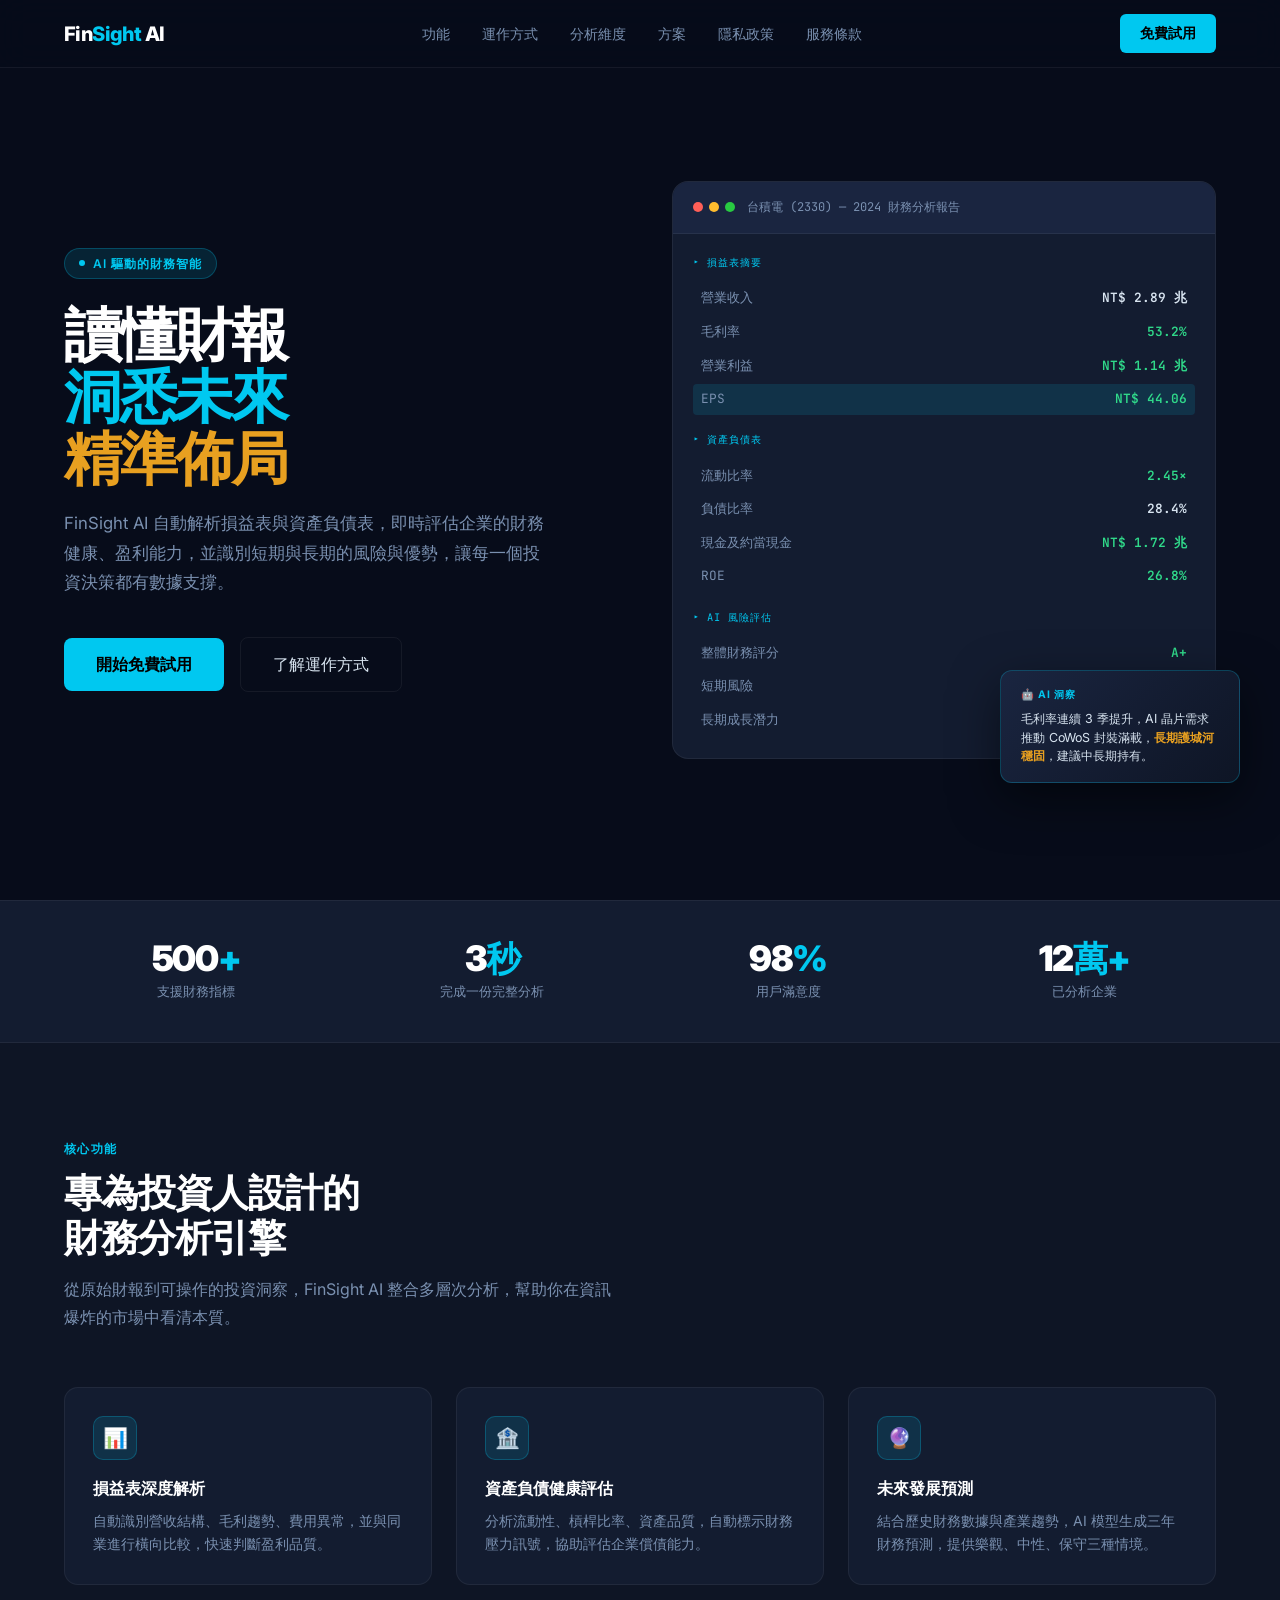
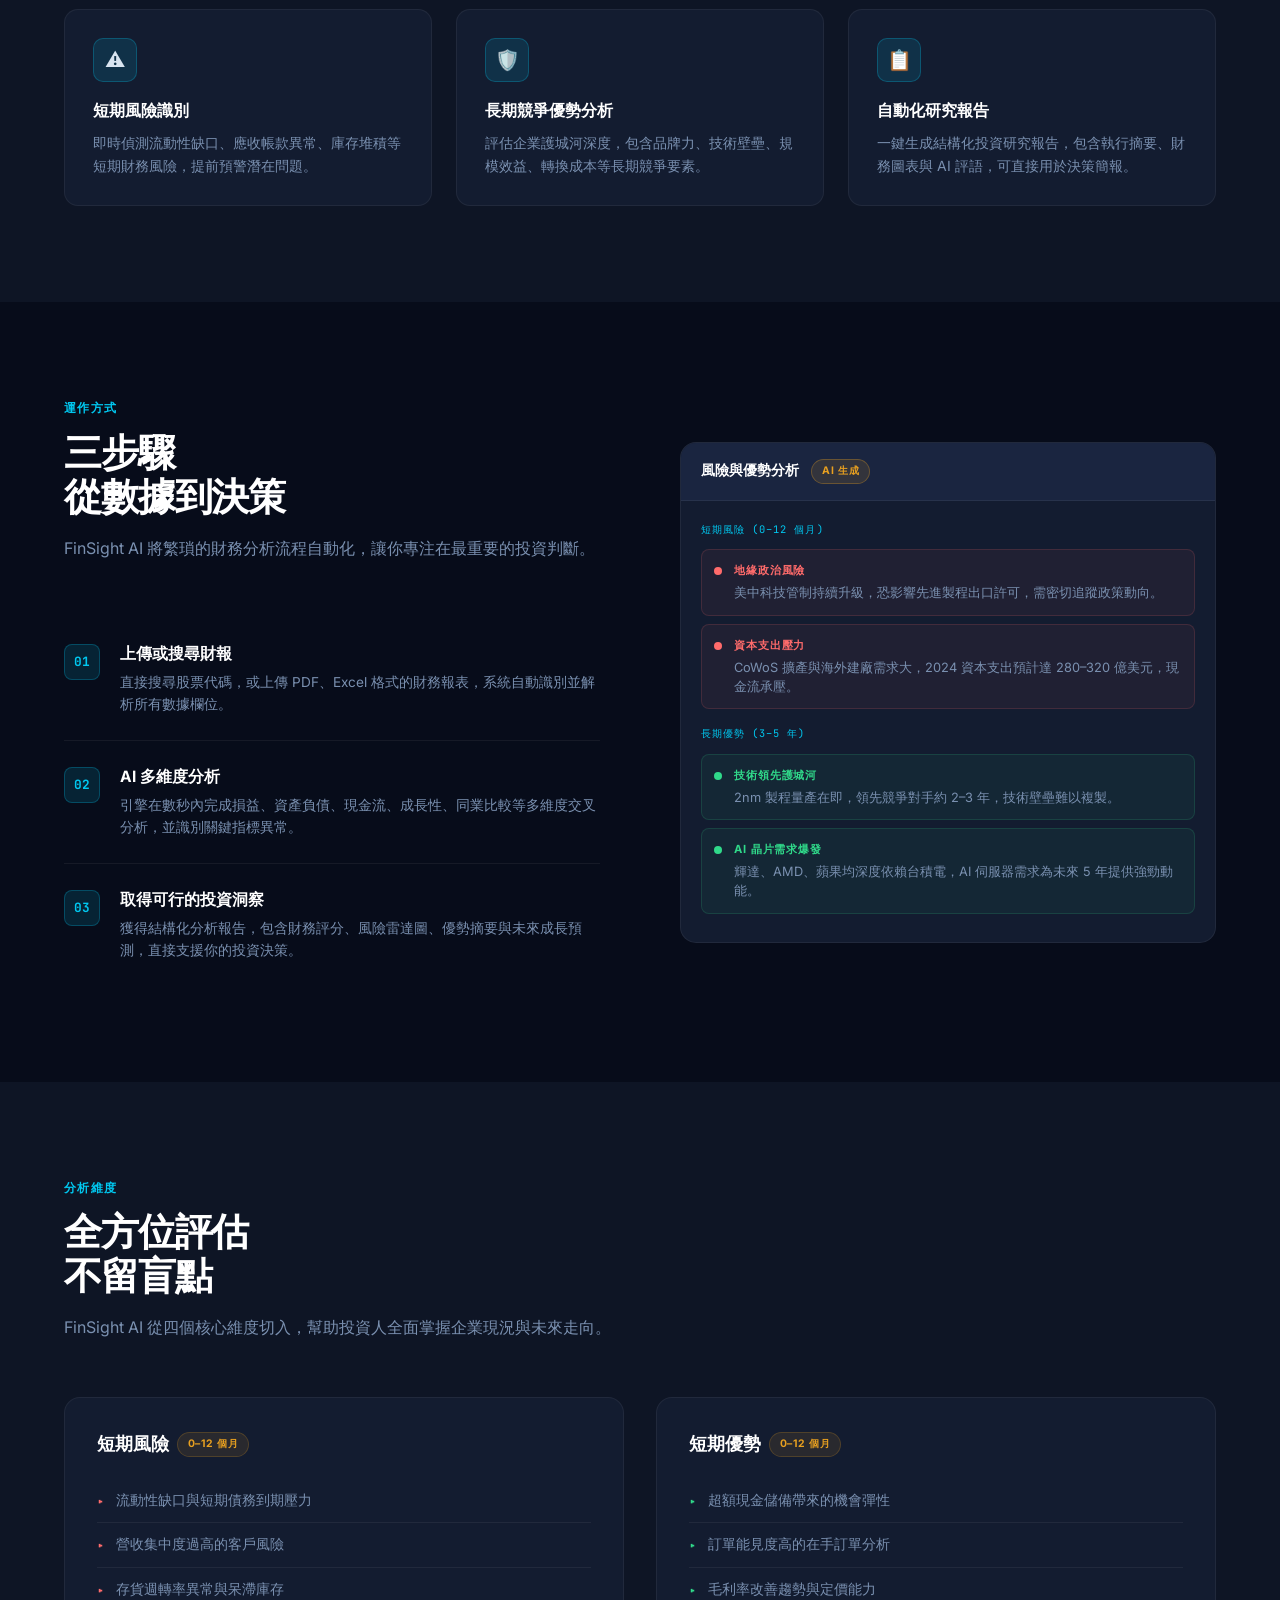
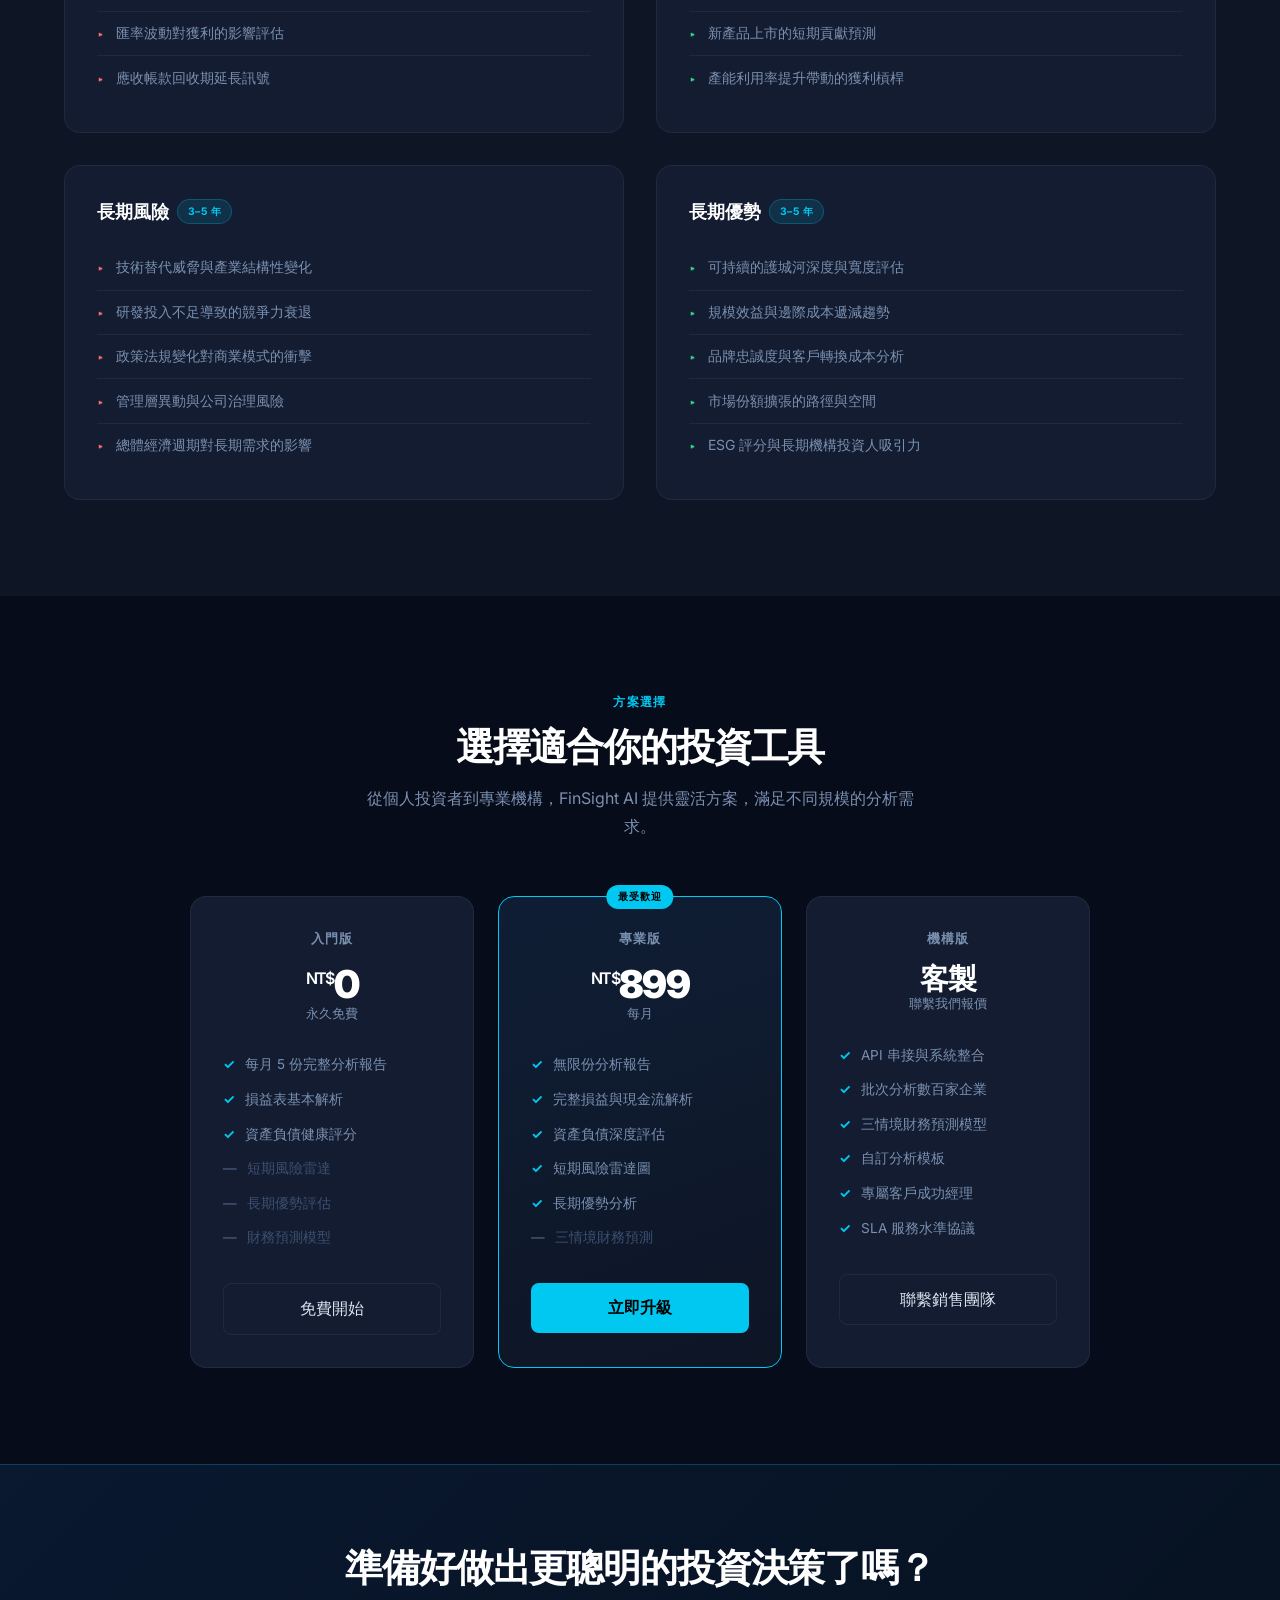
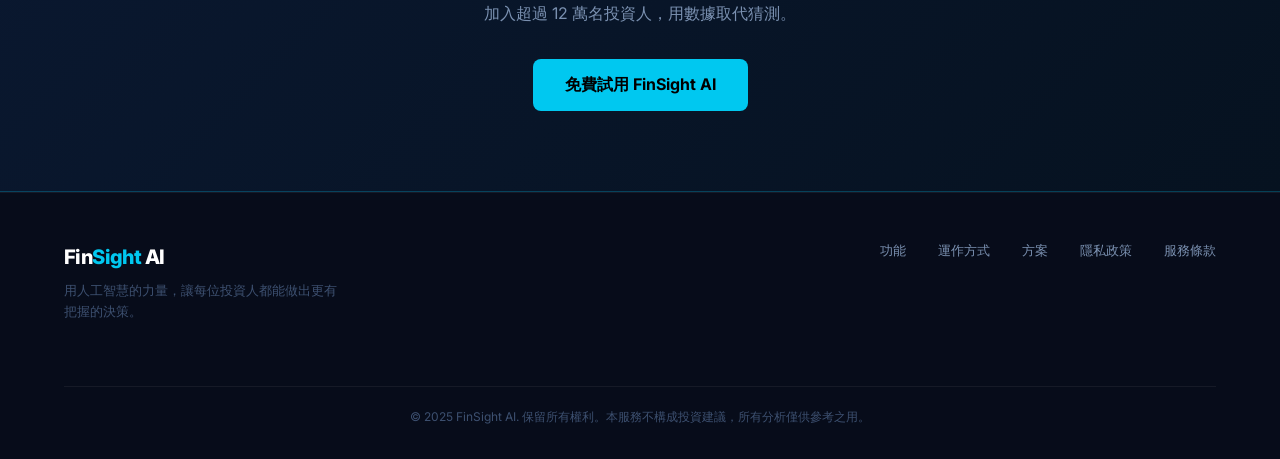
==== index.html @ d023204a "[feature]網站雛形" ====
<!DOCTYPE html>
<html lang="zh-TW">
<head>
<meta charset="UTF-8">
<meta name="viewport" content="width=device-width, initial-scale=1.0">
<title>FinSight AI — 智能投資分析助理</title>
<link rel="stylesheet" href="shared.css">
<style>
  /* ── HERO ── */
  #hero {
    min-height: 100vh;
    display: grid;
    grid-template-columns: 1fr 1fr;
    align-items: center;
    gap: 4rem;
    padding: 100px 5vw 60px;
  }
  .hero-eyebrow {
    display: inline-flex; align-items: center; gap: 0.5rem;
    background: var(--cyan-dim); border: 1px solid var(--border-cyan);
    border-radius: 100px;
    padding: 0.3rem 0.9rem;
    font-size: 0.75rem; font-weight: 600; letter-spacing: 0.08em;
    color: var(--cyan); text-transform: uppercase;
    margin-bottom: 1.5rem;
  }
  .hero-eyebrow::before {
    content: ''; width: 6px; height: 6px; border-radius: 50%;
    background: var(--cyan);
    animation: blink 1.4s ease-in-out infinite;
  }
  @keyframes blink { 0%,100%{opacity:1} 50%{opacity:0.2} }

  h1 {
    font-size: clamp(2.4rem, 4.5vw, 3.8rem);
    font-weight: 900; letter-spacing: -0.04em;
    line-height: 1.08; color: #fff;
    margin-bottom: 1.25rem;
  }
  h1 .accent { color: var(--cyan); }
  h1 .accent-gold { color: var(--gold); }

  .hero-desc {
    font-size: 1.05rem; color: var(--text-dim);
    max-width: 480px; line-height: 1.75;
    margin-bottom: 2.5rem;
  }
  .hero-actions { display: flex; gap: 1rem; align-items: center; flex-wrap: wrap; }

  /* ── HERO VISUAL ── */
  .hero-visual { position: relative; }
  .doc-card {
    background: var(--card); border: 1px solid var(--border);
    border-radius: 16px; overflow: hidden;
  }
  .doc-card-header {
    background: var(--card2); padding: 1rem 1.25rem;
    display: flex; align-items: center; gap: 0.75rem;
    border-bottom: 1px solid var(--border);
  }
  .doc-dots { display: flex; gap: 6px; }
  .doc-dots span { width:10px; height:10px; border-radius:50%; }
  .doc-dots span:nth-child(1) { background:#FF5F57; }
  .doc-dots span:nth-child(2) { background:#FFBD2E; }
  .doc-dots span:nth-child(3) { background:#28CA41; }
  .doc-title { font-family: 'JetBrains Mono', monospace; font-size: 0.75rem; color: var(--text-dim); }
  .doc-body { padding: 1.25rem; }
  .doc-section-label {
    font-family: 'JetBrains Mono', monospace;
    font-size: 0.65rem; color: var(--cyan);
    letter-spacing: 0.1em; text-transform: uppercase;
    margin-bottom: 0.75rem; margin-top: 1rem;
  }
  .doc-section-label:first-child { margin-top: 0; }
  .doc-row {
    display: flex; justify-content: space-between; align-items: center;
    padding: 0.35rem 0.5rem; border-radius: 4px;
    margin-bottom: 2px; transition: background .15s;
  }
  .doc-row-label { font-size: 0.8rem; color: var(--text-dim); font-family: 'JetBrains Mono', monospace; }
  .doc-row-val { font-size: 0.8rem; font-weight: 600; font-family: 'JetBrains Mono', monospace; color: var(--text); }
  .doc-row-val.pos { color: #30D98A; }
  .doc-row-val.neg { color: #FF6B6B; }
  .row-highlight { background: var(--cyan-dim); }

  .ai-bubble {
    position: absolute; bottom: -24px; right: -24px;
    background: linear-gradient(135deg, #1A2540, #0E1525);
    border: 1px solid var(--border-cyan); border-radius: 12px;
    padding: 1rem 1.25rem; max-width: 240px;
    box-shadow: 0 16px 48px rgba(0,0,0,0.5);
  }
  .ai-bubble-tag { font-size: 0.65rem; font-weight: 700; color: var(--cyan); text-transform: uppercase; letter-spacing: 0.1em; margin-bottom: 0.4rem; }
  .ai-bubble-text { font-size: 0.78rem; color: var(--text); line-height: 1.5; }
  .ai-bubble-text strong { color: var(--gold); }

  /* ── STATS BAR ── */
  .stats-bar {
    background: var(--card);
    border-top: 1px solid var(--border); border-bottom: 1px solid var(--border);
    padding: 2.5rem 5vw;
    display: grid; grid-template-columns: repeat(4, 1fr); gap: 2rem;
  }
  .stat-item { text-align: center; }
  .stat-num { font-size: 2.2rem; font-weight: 900; color: #fff; letter-spacing: -0.04em; line-height: 1; margin-bottom: 0.35rem; }
  .stat-num span { color: var(--cyan); }
  .stat-label { font-size: 0.8rem; color: var(--text-dim); }

  /* ── FEATURES ── */
  #features { background: var(--bg2); }
  .features-grid { display: grid; grid-template-columns: repeat(3, 1fr); gap: 1.5rem; }
  .feature-card {
    background: var(--card); border: 1px solid var(--border);
    border-radius: 14px; padding: 1.75rem;
    transition: border-color .25s, transform .2s; position: relative; overflow: hidden;
  }
  .feature-card::before {
    content: ''; position: absolute; top: 0; left: 0; right: 0; height: 2px;
    background: linear-gradient(90deg, var(--cyan), transparent);
    opacity: 0; transition: opacity .25s;
  }
  .feature-card:hover { border-color: var(--border-cyan); transform: translateY(-2px); }
  .feature-card:hover::before { opacity: 1; }
  .feature-icon {
    width: 44px; height: 44px; border-radius: 10px;
    background: var(--cyan-dim); border: 1px solid var(--border-cyan);
    display: flex; align-items: center; justify-content: center;
    font-size: 1.25rem; margin-bottom: 1rem;
  }
  .feature-card h3 { font-size: 1rem; font-weight: 700; color: #fff; margin-bottom: 0.5rem; }
  .feature-card p { font-size: 0.875rem; color: var(--text-dim); line-height: 1.65; }

  /* ── HOW IT WORKS ── */
  .how-grid { display: grid; grid-template-columns: 1fr 1fr; gap: 5rem; align-items: center; }
  .steps { display: flex; flex-direction: column; }
  .step { display: flex; gap: 1.25rem; padding: 1.5rem 0; border-bottom: 1px solid var(--border); }
  .step:last-child { border-bottom: none; }
  .step-num {
    flex-shrink: 0; width: 36px; height: 36px; border-radius: 8px;
    background: var(--cyan-dim); border: 1px solid var(--border-cyan);
    display: flex; align-items: center; justify-content: center;
    font-family: 'JetBrains Mono', monospace; font-size: 0.8rem; font-weight: 700; color: var(--cyan); margin-top: 2px;
  }
  .step h3 { font-size: 0.975rem; font-weight: 700; color: #fff; margin-bottom: 0.35rem; }
  .step p { font-size: 0.85rem; color: var(--text-dim); line-height: 1.6; }

  .report-panel { background: var(--card); border: 1px solid var(--border); border-radius: 16px; overflow: hidden; }
  .report-panel-header {
    background: var(--card2); padding: 1rem 1.25rem;
    border-bottom: 1px solid var(--border); display: flex; align-items: center; gap: 0.75rem;
  }
  .report-panel-header .pill {
    background: var(--gold-dim); border: 1px solid rgba(232,160,32,0.3);
    color: var(--gold); font-size: 0.65rem; font-weight: 700;
    text-transform: uppercase; letter-spacing: 0.1em;
    padding: 0.2rem 0.6rem; border-radius: 100px;
  }
  .report-panel-title { font-size: 0.85rem; font-weight: 600; color: #fff; }
  .report-panel-body { padding: 1.25rem; }
  .risk-item {
    display: flex; gap: 0.75rem; align-items: flex-start;
    padding: 0.75rem; border-radius: 8px; margin-bottom: 0.5rem; border: 1px solid transparent;
  }
  .risk-item.short { background: rgba(255,107,107,0.06); border-color: rgba(255,107,107,0.15); }
  .risk-item.long  { background: rgba(48,217,138,0.06); border-color: rgba(48,217,138,0.15); }
  .risk-dot { width:8px;height:8px;border-radius:50%;flex-shrink:0;margin-top:5px; }
  .risk-dot.red { background:#FF6B6B; }
  .risk-dot.green { background:#30D98A; }
  .risk-label { font-size:0.7rem; font-weight:700; text-transform:uppercase; letter-spacing:0.08em; margin-bottom:0.2rem; }
  .risk-item.short .risk-label { color:#FF6B6B; }
  .risk-item.long  .risk-label { color:#30D98A; }
  .risk-text { font-size:0.8rem; color:var(--text-dim); line-height:1.5; }
  .doc-section-label-sm {
    font-family: 'JetBrains Mono', monospace; font-size: 0.65rem; color: var(--cyan);
    letter-spacing: 0.1em; text-transform: uppercase; margin-bottom: 0.75rem; margin-top: 1rem;
  }
  .doc-section-label-sm:first-child { margin-top: 0; }

  /* ── ANALYSIS ── */
  #analysis { background: var(--bg2); }
  .analysis-grid { display: grid; grid-template-columns: 1fr 1fr; gap: 2rem; }
  .analysis-card { background: var(--card); border: 1px solid var(--border); border-radius: 16px; padding: 2rem; }
  .analysis-card h3 { font-size: 1.1rem; font-weight: 700; color: #fff; margin-bottom: 1.25rem; display: flex; align-items: center; gap: 0.5rem; }
  .analysis-tag { font-size: 0.65rem; font-weight: 700; text-transform: uppercase; letter-spacing: 0.08em; padding: 0.2rem 0.6rem; border-radius: 100px; }
  .tag-risk      { background: rgba(255,107,107,0.12); color: #FF6B6B; border:1px solid rgba(255,107,107,0.2); }
  .tag-advantage { background: rgba(48,217,138,0.1);  color: #30D98A; border:1px solid rgba(48,217,138,0.2); }
  .tag-short     { background: rgba(232,160,32,0.1);  color: var(--gold); border:1px solid rgba(232,160,32,0.2); }
  .tag-long      { background: var(--cyan-dim);        color: var(--cyan); border:1px solid var(--border-cyan); }
  .analysis-list { list-style: none; }
  .analysis-list li {
    display: flex; gap: 0.75rem; padding: 0.65rem 0;
    border-bottom: 1px solid var(--border);
    font-size: 0.875rem; color: var(--text-dim); line-height: 1.55; align-items: flex-start;
  }
  .analysis-list li:last-child { border-bottom: none; }
  .analysis-list li::before { content: '▸'; flex-shrink: 0; margin-top: 1px; }
  .analysis-card.risk      .analysis-list li::before { color: #FF6B6B; }
  .analysis-card.advantage .analysis-list li::before { color: #30D98A; }

  /* ── PRICING ── */
  .pricing-grid { display: grid; grid-template-columns: repeat(3,1fr); gap: 1.5rem; max-width: 900px; margin: 0 auto; }
  .pricing-card { background: var(--card); border: 1px solid var(--border); border-radius: 16px; padding: 2rem; text-align: center; position: relative; }
  .pricing-card.featured { border-color: var(--cyan); background: linear-gradient(160deg, #0F1E35, #0E1525); }
  .pricing-badge {
    position: absolute; top: -12px; left: 50%; transform: translateX(-50%);
    background: var(--cyan); color: #000;
    font-size: 0.65rem; font-weight: 800; letter-spacing: 0.08em;
    text-transform: uppercase; padding: 0.25rem 0.75rem; border-radius: 100px;
  }
  .pricing-name { font-size: 0.8rem; font-weight: 700; color: var(--text-dim); text-transform: uppercase; letter-spacing: 0.1em; margin-bottom: 1rem; }
  .pricing-price { font-size: 2.4rem; font-weight: 900; color: #fff; letter-spacing: -0.04em; line-height: 1; }
  .pricing-price sup { font-size: 1rem; font-weight: 600; vertical-align: super; }
  .pricing-period { font-size: 0.8rem; color: var(--text-dim); margin-bottom: 1.5rem; }
  .pricing-features { list-style: none; text-align: left; margin-bottom: 1.75rem; }
  .pricing-features li { font-size: 0.85rem; color: var(--text-dim); padding: 0.4rem 0; display: flex; gap: 0.6rem; align-items: flex-start; }
  .pricing-features li::before { content: '✓'; color: var(--cyan); font-weight: 700; flex-shrink: 0; }
  .pricing-features li.na { color: var(--text-muted); }
  .pricing-features li.na::before { content: '—'; color: var(--text-muted); }

  /* ── CTA BAND ── */
  .cta-band {
    background: linear-gradient(135deg, #0A1830, #061220);
    border-top: 1px solid var(--border-cyan); border-bottom: 1px solid var(--border-cyan);
    padding: 5rem 5vw; text-align: center;
  }
  .cta-band h2 { margin-bottom: 0.75rem; }
  .cta-band p { color: var(--text-dim); margin-bottom: 2rem; }

  /* ── RESPONSIVE ── */
  @media(max-width: 900px) {
    #hero { grid-template-columns: 1fr; padding-top: 90px; }
    .hero-visual { display: none; }
    .features-grid { grid-template-columns: 1fr; }
    .how-grid { grid-template-columns: 1fr; }
    .analysis-grid { grid-template-columns: 1fr; }
    .pricing-grid { grid-template-columns: 1fr; max-width: 380px; }
    .stats-bar { grid-template-columns: repeat(2,1fr); }
  }
</style>
</head>
<body>

<nav>
  <a href="index.html" class="logo">Fin<span>Sight</span> AI</a>
  <ul class="nav-links">
    <li><a href="#features">功能</a></li>
    <li><a href="#how">運作方式</a></li>
    <li><a href="#analysis">分析維度</a></li>
    <li><a href="#pricing">方案</a></li>
    <li><a href="privacy.html">隱私政策</a></li>
    <li><a href="terms.html">服務條款</a></li>
  </ul>
  <a href="#pricing" class="nav-cta">免費試用</a>
</nav>

<!-- HERO -->
<section id="hero">
  <div class="hero-text">
    <div class="hero-eyebrow">AI 驅動的財務智能</div>
    <h1>
      讀懂財報<br>
      <span class="accent">洞悉未來</span><br>
      <span class="accent-gold">精準佈局</span>
    </h1>
    <p class="hero-desc">
      FinSight AI 自動解析損益表與資產負債表，即時評估企業的財務健康、盈利能力，並識別短期與長期的風險與優勢，讓每一個投資決策都有數據支撐。
    </p>
    <div class="hero-actions">
      <a href="#pricing" class="btn-primary">開始免費試用</a>
      <a href="#how" class="btn-ghost">了解運作方式</a>
    </div>
  </div>
  <div class="hero-visual">
    <div class="doc-card">
      <div class="doc-card-header">
        <div class="doc-dots"><span></span><span></span><span></span></div>
        <span class="doc-title">台積電 (2330) — 2024 財務分析報告</span>
      </div>
      <div class="doc-body">
        <div class="doc-section-label">▸ 損益表摘要</div>
        <div class="doc-row" id="row1"><span class="doc-row-label">營業收入</span><span class="doc-row-val">NT$ 2.89 兆</span></div>
        <div class="doc-row" id="row2"><span class="doc-row-label">毛利率</span><span class="doc-row-val pos">53.2%</span></div>
        <div class="doc-row" id="row3"><span class="doc-row-label">營業利益</span><span class="doc-row-val pos">NT$ 1.14 兆</span></div>
        <div class="doc-row" id="row4"><span class="doc-row-label">EPS</span><span class="doc-row-val pos">NT$ 44.06</span></div>
        <div class="doc-section-label">▸ 資產負債表</div>
        <div class="doc-row" id="row5"><span class="doc-row-label">流動比率</span><span class="doc-row-val pos">2.45×</span></div>
        <div class="doc-row" id="row6"><span class="doc-row-label">負債比率</span><span class="doc-row-val">28.4%</span></div>
        <div class="doc-row" id="row7"><span class="doc-row-label">現金及約當現金</span><span class="doc-row-val pos">NT$ 1.72 兆</span></div>
        <div class="doc-row" id="row8"><span class="doc-row-label">ROE</span><span class="doc-row-val pos">26.8%</span></div>
        <div class="doc-section-label">▸ AI 風險評估</div>
        <div class="doc-row" id="row9"><span class="doc-row-label">整體財務評分</span><span class="doc-row-val pos">A+</span></div>
        <div class="doc-row" id="row10"><span class="doc-row-label">短期風險</span><span class="doc-row-val" style="color:var(--gold)">中等</span></div>
        <div class="doc-row" id="row11"><span class="doc-row-label">長期成長潛力</span><span class="doc-row-val pos">極高</span></div>
      </div>
    </div>
    <div class="ai-bubble">
      <div class="ai-bubble-tag">🤖 AI 洞察</div>
      <div class="ai-bubble-text">毛利率連續 3 季提升，AI 晶片需求推動 CoWoS 封裝滿載，<strong>長期護城河穩固</strong>，建議中長期持有。</div>
    </div>
  </div>
</section>

<!-- STATS BAR -->
<div class="stats-bar">
  <div class="stat-item"><div class="stat-num">500<span>+</span></div><div class="stat-label">支援財務指標</div></div>
  <div class="stat-item"><div class="stat-num">3<span>秒</span></div><div class="stat-label">完成一份完整分析</div></div>
  <div class="stat-item"><div class="stat-num">98<span>%</span></div><div class="stat-label">用戶滿意度</div></div>
  <div class="stat-item"><div class="stat-num">12<span>萬+</span></div><div class="stat-label">已分析企業</div></div>
</div>

<!-- FEATURES -->
<section id="features">
  <div class="section-eyebrow">核心功能</div>
  <h2>專為投資人設計的<br>財務分析引擎</h2>
  <p class="section-desc">從原始財報到可操作的投資洞察，FinSight AI 整合多層次分析，幫助你在資訊爆炸的市場中看清本質。</p>
  <div class="features-grid">
    <div class="feature-card"><div class="feature-icon">📊</div><h3>損益表深度解析</h3><p>自動識別營收結構、毛利趨勢、費用異常，並與同業進行橫向比較，快速判斷盈利品質。</p></div>
    <div class="feature-card"><div class="feature-icon">🏦</div><h3>資產負債健康評估</h3><p>分析流動性、槓桿比率、資產品質，自動標示財務壓力訊號，協助評估企業償債能力。</p></div>
    <div class="feature-card"><div class="feature-icon">🔮</div><h3>未來發展預測</h3><p>結合歷史財務數據與產業趨勢，AI 模型生成三年財務預測，提供樂觀、中性、保守三種情境。</p></div>
    <div class="feature-card"><div class="feature-icon">⚠️</div><h3>短期風險識別</h3><p>即時偵測流動性缺口、應收帳款異常、庫存堆積等短期財務風險，提前預警潛在問題。</p></div>
    <div class="feature-card"><div class="feature-icon">🛡️</div><h3>長期競爭優勢分析</h3><p>評估企業護城河深度，包含品牌力、技術壁壘、規模效益、轉換成本等長期競爭要素。</p></div>
    <div class="feature-card"><div class="feature-icon">📋</div><h3>自動化研究報告</h3><p>一鍵生成結構化投資研究報告，包含執行摘要、財務圖表與 AI 評語，可直接用於決策簡報。</p></div>
  </div>
</section>

<!-- HOW IT WORKS -->
<section id="how">
  <div class="how-grid">
    <div>
      <div class="section-eyebrow">運作方式</div>
      <h2>三步驟<br>從數據到決策</h2>
      <p class="section-desc">FinSight AI 將繁瑣的財務分析流程自動化，讓你專注在最重要的投資判斷。</p>
      <div class="steps">
        <div class="step"><div class="step-num">01</div><div><h3>上傳或搜尋財報</h3><p>直接搜尋股票代碼，或上傳 PDF、Excel 格式的財務報表，系統自動識別並解析所有數據欄位。</p></div></div>
        <div class="step"><div class="step-num">02</div><div><h3>AI 多維度分析</h3><p>引擎在數秒內完成損益、資產負債、現金流、成長性、同業比較等多維度交叉分析，並識別關鍵指標異常。</p></div></div>
        <div class="step"><div class="step-num">03</div><div><h3>取得可行的投資洞察</h3><p>獲得結構化分析報告，包含財務評分、風險雷達圖、優勢摘要與未來成長預測，直接支援你的投資決策。</p></div></div>
      </div>
    </div>
    <div class="report-panel">
      <div class="report-panel-header">
        <span class="report-panel-title">風險與優勢分析</span>
        <span class="pill">AI 生成</span>
      </div>
      <div class="report-panel-body">
        <div class="doc-section-label-sm">短期風險 (0–12 個月)</div>
        <div class="risk-item short"><div class="risk-dot red"></div><div><div class="risk-label">地緣政治風險</div><div class="risk-text">美中科技管制持續升級，恐影響先進製程出口許可，需密切追蹤政策動向。</div></div></div>
        <div class="risk-item short"><div class="risk-dot red"></div><div><div class="risk-label">資本支出壓力</div><div class="risk-text">CoWoS 擴產與海外建廠需求大，2024 資本支出預計達 280–320 億美元，現金流承壓。</div></div></div>
        <div class="doc-section-label-sm" style="margin-top:1rem;">長期優勢 (3–5 年)</div>
        <div class="risk-item long"><div class="risk-dot green"></div><div><div class="risk-label">技術領先護城河</div><div class="risk-text">2nm 製程量產在即，領先競爭對手約 2–3 年，技術壁壘難以複製。</div></div></div>
        <div class="risk-item long"><div class="risk-dot green"></div><div><div class="risk-label">AI 晶片需求爆發</div><div class="risk-text">輝達、AMD、蘋果均深度依賴台積電，AI 伺服器需求為未來 5 年提供強勁動能。</div></div></div>
      </div>
    </div>
  </div>
</section>

<!-- ANALYSIS DIMENSIONS -->
<section id="analysis">
  <div class="section-eyebrow">分析維度</div>
  <h2>全方位評估<br>不留盲點</h2>
  <p class="section-desc">FinSight AI 從四個核心維度切入，幫助投資人全面掌握企業現況與未來走向。</p>
  <div class="analysis-grid">
    <div class="analysis-card risk"><h3>短期風險 <span class="analysis-tag tag-short tag-risk">0–12 個月</span></h3><ul class="analysis-list"><li>流動性缺口與短期債務到期壓力</li><li>營收集中度過高的客戶風險</li><li>存貨週轉率異常與呆滯庫存</li><li>匯率波動對獲利的影響評估</li><li>應收帳款回收期延長訊號</li></ul></div>
    <div class="analysis-card advantage"><h3>短期優勢 <span class="analysis-tag tag-short">0–12 個月</span></h3><ul class="analysis-list"><li>超額現金儲備帶來的機會彈性</li><li>訂單能見度高的在手訂單分析</li><li>毛利率改善趨勢與定價能力</li><li>新產品上市的短期貢獻預測</li><li>產能利用率提升帶動的獲利槓桿</li></ul></div>
    <div class="analysis-card risk"><h3>長期風險 <span class="analysis-tag tag-long tag-risk">3–5 年</span></h3><ul class="analysis-list"><li>技術替代威脅與產業結構性變化</li><li>研發投入不足導致的競爭力衰退</li><li>政策法規變化對商業模式的衝擊</li><li>管理層異動與公司治理風險</li><li>總體經濟週期對長期需求的影響</li></ul></div>
    <div class="analysis-card advantage"><h3>長期優勢 <span class="analysis-tag tag-long">3–5 年</span></h3><ul class="analysis-list"><li>可持續的護城河深度與寬度評估</li><li>規模效益與邊際成本遞減趨勢</li><li>品牌忠誠度與客戶轉換成本分析</li><li>市場份額擴張的路徑與空間</li><li>ESG 評分與長期機構投資人吸引力</li></ul></div>
  </div>
</section>

<!-- PRICING -->
<section id="pricing" style="text-align:center;">
  <div class="section-eyebrow">方案選擇</div>
  <h2>選擇適合你的投資工具</h2>
  <p class="section-desc" style="margin: 0 auto 3.5rem;">從個人投資者到專業機構，FinSight AI 提供靈活方案，滿足不同規模的分析需求。</p>
  <div class="pricing-grid">
    <div class="pricing-card">
      <div class="pricing-name">入門版</div>
      <div class="pricing-price"><sup>NT$</sup>0</div>
      <div class="pricing-period">永久免費</div>
      <ul class="pricing-features">
        <li>每月 5 份完整分析報告</li><li>損益表基本解析</li><li>資產負債健康評分</li>
        <li class="na">短期風險雷達</li><li class="na">長期優勢評估</li><li class="na">財務預測模型</li>
      </ul>
      <a href="#" class="btn-ghost" style="width:100%;text-align:center;display:block;padding:.75rem 0;">免費開始</a>
    </div>
    <div class="pricing-card featured">
      <div class="pricing-badge">最受歡迎</div>
      <div class="pricing-name">專業版</div>
      <div class="pricing-price"><sup>NT$</sup>899</div>
      <div class="pricing-period">每月</div>
      <ul class="pricing-features">
        <li>無限份分析報告</li><li>完整損益與現金流解析</li><li>資產負債深度評估</li>
        <li>短期風險雷達圖</li><li>長期優勢分析</li><li class="na">三情境財務預測</li>
      </ul>
      <a href="#" class="btn-primary" style="width:100%;text-align:center;display:block;padding:.75rem 0;">立即升級</a>
    </div>
    <div class="pricing-card">
      <div class="pricing-name">機構版</div>
      <div class="pricing-price" style="font-size:1.8rem">客製</div>
      <div class="pricing-period">聯繫我們報價</div>
      <ul class="pricing-features">
        <li>API 串接與系統整合</li><li>批次分析數百家企業</li><li>三情境財務預測模型</li>
        <li>自訂分析模板</li><li>專屬客戶成功經理</li><li>SLA 服務水準協議</li>
      </ul>
      <a href="#" class="btn-ghost" style="width:100%;text-align:center;display:block;padding:.75rem 0;">聯繫銷售團隊</a>
    </div>
  </div>
</section>

<!-- CTA BAND -->
<div class="cta-band">
  <h2>準備好做出更聰明的投資決策了嗎？</h2>
  <p>加入超過 12 萬名投資人，用數據取代猜測。</p>
  <a href="#pricing" class="btn-primary">免費試用 FinSight AI</a>
</div>

<!-- FOOTER -->
<footer>
  <div class="footer-brand">
    <a href="index.html" class="logo">Fin<span>Sight</span> AI</a>
    <p>用人工智慧的力量，讓每位投資人都能做出更有把握的決策。</p>
  </div>
  <div class="footer-links">
    <a href="#features">功能</a>
    <a href="#how">運作方式</a>
    <a href="#pricing">方案</a>
    <a href="privacy.html">隱私政策</a>
    <a href="terms.html">服務條款</a>
  </div>
  <div class="footer-bottom">© 2025 FinSight AI. 保留所有權利。本服務不構成投資建議，所有分析僅供參考之用。</div>
</footer>

<script>
  const rows = ['row1','row2','row3','row4','row5','row6','row7','row8','row9','row10','row11'];
  let idx = 0, last = null;
  setInterval(() => {
    if (last) last.classList.remove('row-highlight');
    const el = document.getElementById(rows[idx]);
    if (el) { el.classList.add('row-highlight'); last = el; }
    idx = (idx + 1) % rows.length;
  }, 500);
</script>
</body>
</html>
---- shared.css ----
@import url('https://fonts.googleapis.com/css2?family=Inter:wght@300;400;500;600;700;800;900&family=JetBrains+Mono:wght@400;500&display=swap');

*, *::before, *::after { box-sizing: border-box; margin: 0; padding: 0; }

:root {
  --bg: #070C1A;
  --bg2: #0E1525;
  --card: #131C30;
  --card2: #1A2540;
  --cyan: #00C8F0;
  --cyan-dim: rgba(0,200,240,0.12);
  --gold: #E8A020;
  --gold-dim: rgba(232,160,32,0.12);
  --text: #D8E4F0;
  --text-dim: #7A90B0;
  --text-muted: #3D5070;
  --border: rgba(255,255,255,0.06);
  --border-cyan: rgba(0,200,240,0.25);
}

html { scroll-behavior: smooth; }

body {
  font-family: 'Inter', sans-serif;
  background: var(--bg);
  color: var(--text);
  line-height: 1.6;
  overflow-x: hidden;
}

/* ── NAV ── */
nav {
  position: fixed; top: 0; left: 0; right: 0; z-index: 100;
  display: flex; align-items: center; justify-content: space-between;
  padding: 0 5vw;
  height: 68px;
  background: rgba(7,12,26,0.85);
  backdrop-filter: blur(16px);
  border-bottom: 1px solid var(--border);
}
.logo {
  font-size: 1.25rem; font-weight: 800; letter-spacing: -0.03em;
  color: #fff; text-decoration: none;
}
.logo span { color: var(--cyan); }
.nav-links { display: flex; gap: 2rem; list-style: none; }
.nav-links a {
  color: var(--text-dim); font-size: 0.875rem; font-weight: 500;
  text-decoration: none; transition: color .2s;
}
.nav-links a:hover, .nav-links a.active { color: #fff; }
.nav-cta {
  background: var(--cyan); color: #000;
  border: none; border-radius: 6px;
  padding: 0.5rem 1.25rem;
  font-size: 0.875rem; font-weight: 700;
  cursor: pointer; transition: opacity .2s;
  text-decoration: none;
}
.nav-cta:hover { opacity: 0.85; }

/* ── BUTTONS ── */
.btn-primary {
  background: var(--cyan); color: #000;
  border: none; border-radius: 8px;
  padding: 0.85rem 2rem;
  font-size: 1rem; font-weight: 700;
  cursor: pointer; transition: transform .15s, box-shadow .15s;
  text-decoration: none; display: inline-block;
}
.btn-primary:hover { transform: translateY(-1px); box-shadow: 0 8px 32px rgba(0,200,240,0.3); }
.btn-ghost {
  background: transparent; color: var(--text);
  border: 1px solid var(--border); border-radius: 8px;
  padding: 0.85rem 2rem;
  font-size: 1rem; font-weight: 500;
  cursor: pointer; transition: border-color .2s, color .2s;
  text-decoration: none; display: inline-block;
}
.btn-ghost:hover { border-color: var(--cyan); color: var(--cyan); }

/* ── SECTIONS ── */
section { padding: 6rem 5vw; }
.section-eyebrow {
  font-size: 0.75rem; font-weight: 700; letter-spacing: 0.12em;
  text-transform: uppercase; color: var(--cyan);
  margin-bottom: 0.75rem;
}
h2 {
  font-size: clamp(1.8rem, 3vw, 2.8rem);
  font-weight: 800; letter-spacing: -0.03em;
  line-height: 1.15; color: #fff;
  margin-bottom: 1rem;
}
.section-desc {
  font-size: 1rem; color: var(--text-dim);
  max-width: 560px; line-height: 1.75;
  margin-bottom: 3.5rem;
}

/* ── LEGAL ── */
.legal-content { max-width: 780px; }
.legal-content h3 {
  font-size: 1rem; font-weight: 700; color: #fff;
  margin: 2rem 0 0.75rem;
}
.legal-content p, .legal-content li {
  font-size: 0.9rem; color: var(--text-dim); line-height: 1.75;
  margin-bottom: 0.5rem;
}
.legal-content ul { padding-left: 1.25rem; margin-bottom: 0.75rem; }
.legal-date {
  display: inline-block;
  font-family: 'JetBrains Mono', monospace;
  font-size: 0.75rem; color: var(--text-muted);
  margin-bottom: 2rem;
}

/* ── FOOTER ── */
footer {
  background: var(--bg);
  border-top: 1px solid var(--border);
  padding: 3rem 5vw 2rem;
  display: grid;
  grid-template-columns: 1fr auto;
  align-items: start;
  gap: 2rem;
}
.footer-brand .logo { display: block; margin-bottom: 0.5rem; }
.footer-brand p { font-size: 0.8rem; color: var(--text-muted); max-width: 280px; line-height: 1.6; }
.footer-links { display: flex; gap: 2rem; }
.footer-links a { font-size: 0.8rem; color: var(--text-dim); text-decoration: none; transition: color .2s; }
.footer-links a:hover { color: var(--cyan); }
.footer-bottom {
  border-top: 1px solid var(--border); margin-top: 2rem; padding-top: 1.25rem;
  font-size: 0.75rem; color: var(--text-muted); text-align: center;
  grid-column: 1 / -1;
}

/* ── SCROLLBAR ── */
::-webkit-scrollbar { width: 6px; }
::-webkit-scrollbar-track { background: var(--bg); }
::-webkit-scrollbar-thumb { background: #2A3A55; border-radius: 3px; }

/* ── LEGAL PAGE HERO ── */
.legal-page-hero {
  padding: 140px 5vw 4rem;
  border-bottom: 1px solid var(--border);
  background: var(--bg2);
}
.legal-page-hero .breadcrumb {
  font-size: 0.8rem; color: var(--text-muted);
  margin-bottom: 1rem;
}
.legal-page-hero .breadcrumb a {
  color: var(--cyan); text-decoration: none;
}
.legal-page-hero .breadcrumb a:hover { text-decoration: underline; }
.legal-page-hero h1 {
  font-size: clamp(2rem, 4vw, 3rem);
  font-weight: 900; letter-spacing: -0.04em;
  line-height: 1.1; color: #fff;
  margin-bottom: 0.5rem;
}
.legal-page-hero .subtitle {
  font-size: 1rem; color: var(--text-dim);
}

/* ── RESPONSIVE ── */
@media(max-width: 900px) {
  .nav-links { display: none; }
  footer { grid-template-columns: 1fr; }
  .footer-links { flex-wrap: wrap; }
}
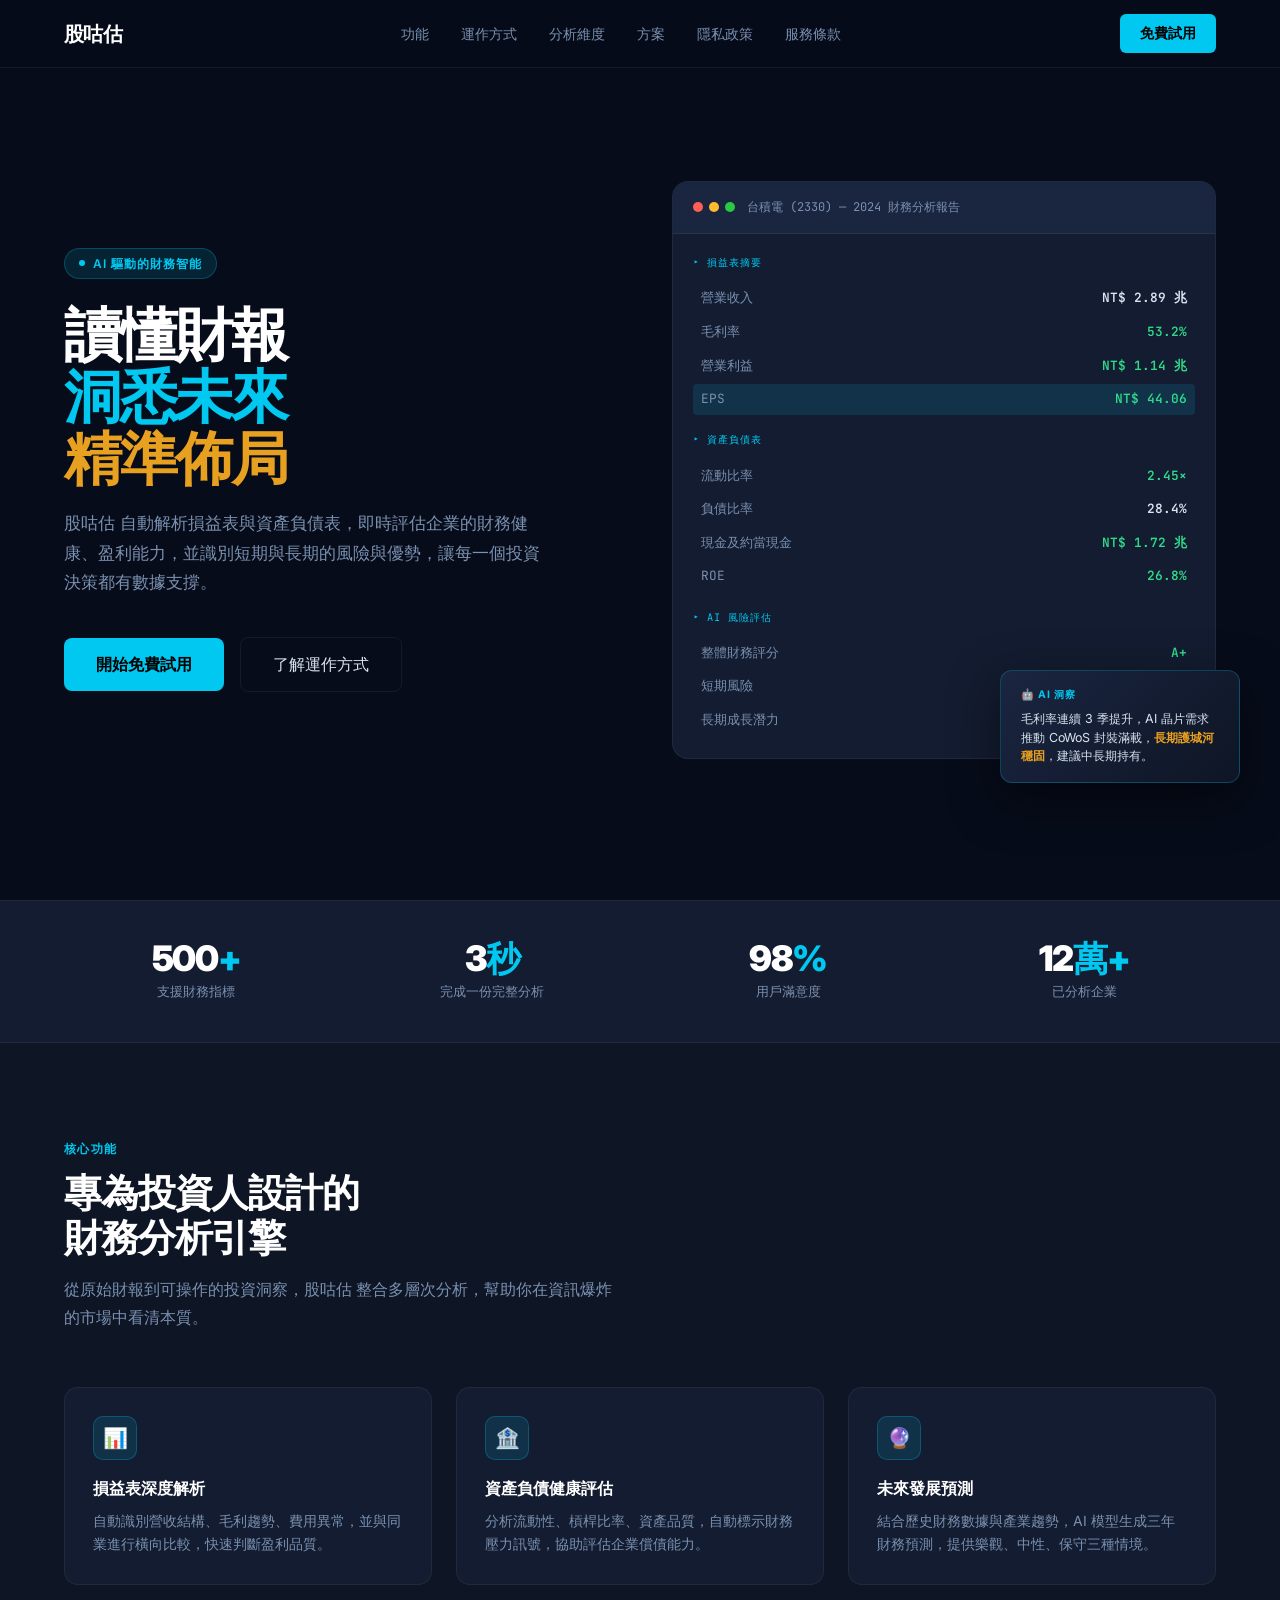
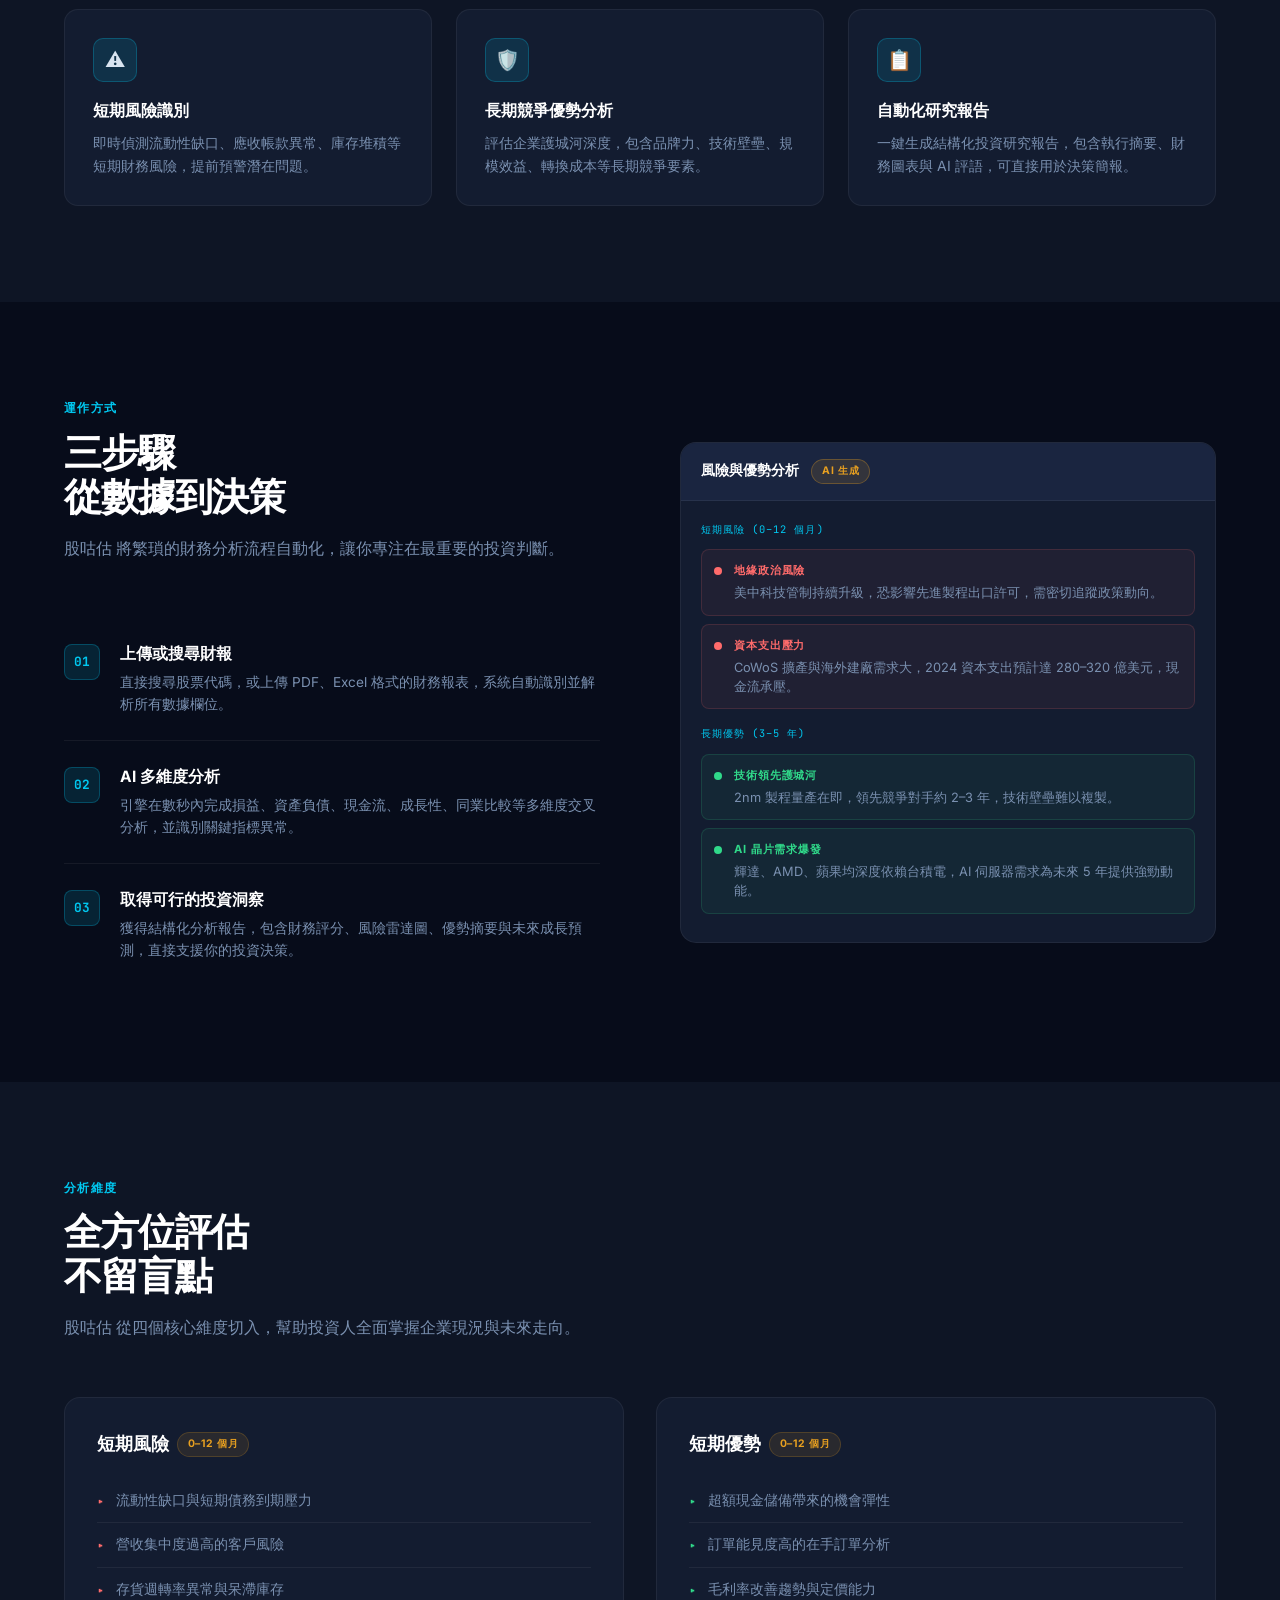
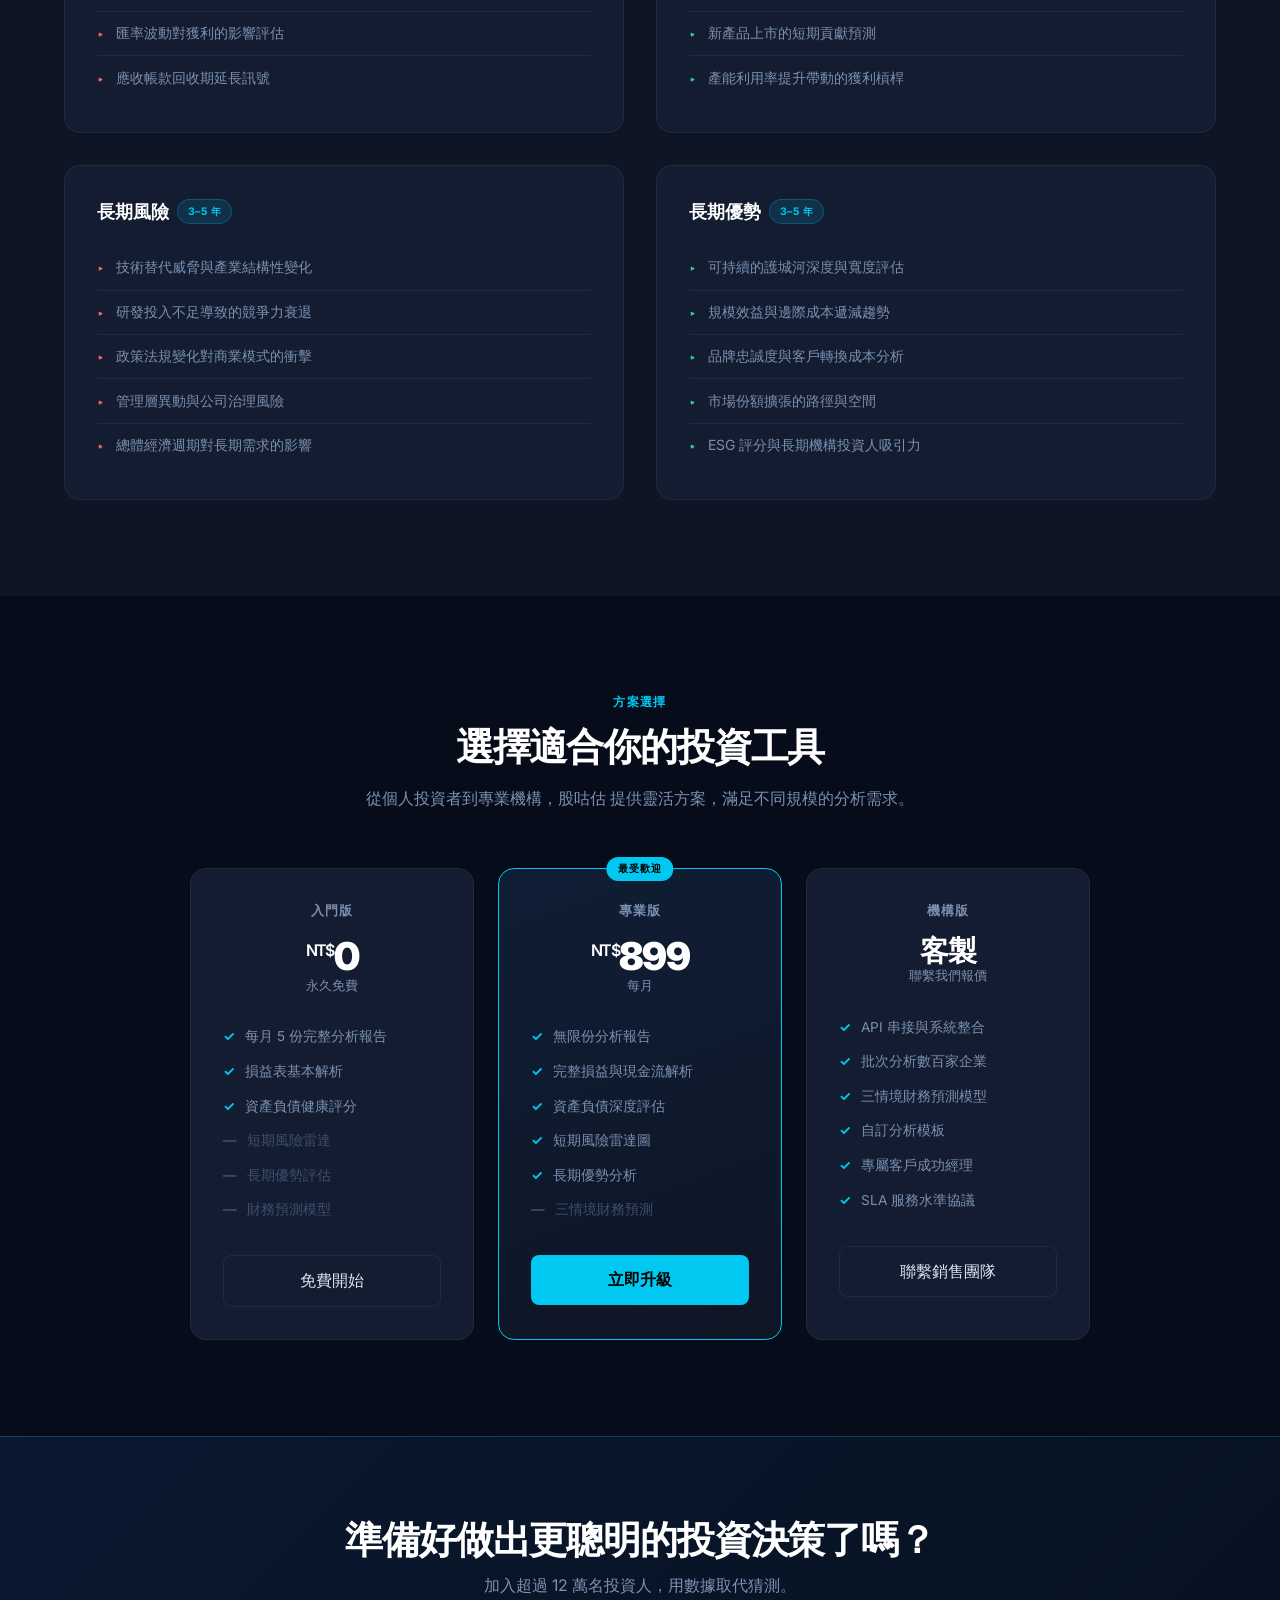
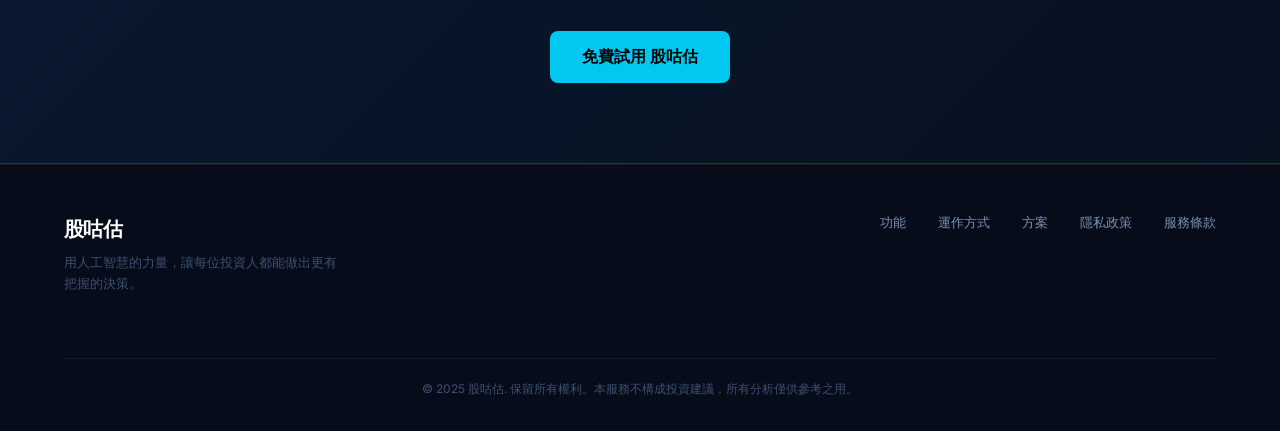
==== commit a6450223: "[update]name update" ====
--- a/index.html
+++ b/index.html
@@ -3,7 +3,7 @@
 <head>
 <meta charset="UTF-8">
 <meta name="viewport" content="width=device-width, initial-scale=1.0">
-<title>FinSight AI — 智能投資分析助理</title>
+<title>股咕估 — 智能投資分析助理</title>
 <link rel="stylesheet" href="shared.css">
 <style>
   /* ── HERO ── */
@@ -241,7 +241,7 @@
 <body>
 
 <nav>
-  <a href="index.html" class="logo">Fin<span>Sight</span> AI</a>
+  <a href="index.html" class="logo">股咕估</a>
   <ul class="nav-links">
     <li><a href="#features">功能</a></li>
     <li><a href="#how">運作方式</a></li>
@@ -263,7 +263,7 @@
       <span class="accent-gold">精準佈局</span>
     </h1>
     <p class="hero-desc">
-      FinSight AI 自動解析損益表與資產負債表，即時評估企業的財務健康、盈利能力，並識別短期與長期的風險與優勢，讓每一個投資決策都有數據支撐。
+      股咕估 自動解析損益表與資產負債表，即時評估企業的財務健康、盈利能力，並識別短期與長期的風險與優勢，讓每一個投資決策都有數據支撐。
     </p>
     <div class="hero-actions">
       <a href="#pricing" class="btn-primary">開始免費試用</a>
@@ -312,7 +312,7 @@
 <section id="features">
   <div class="section-eyebrow">核心功能</div>
   <h2>專為投資人設計的<br>財務分析引擎</h2>
-  <p class="section-desc">從原始財報到可操作的投資洞察，FinSight AI 整合多層次分析，幫助你在資訊爆炸的市場中看清本質。</p>
+  <p class="section-desc">從原始財報到可操作的投資洞察，股咕估 整合多層次分析，幫助你在資訊爆炸的市場中看清本質。</p>
   <div class="features-grid">
     <div class="feature-card"><div class="feature-icon">📊</div><h3>損益表深度解析</h3><p>自動識別營收結構、毛利趨勢、費用異常，並與同業進行橫向比較，快速判斷盈利品質。</p></div>
     <div class="feature-card"><div class="feature-icon">🏦</div><h3>資產負債健康評估</h3><p>分析流動性、槓桿比率、資產品質，自動標示財務壓力訊號，協助評估企業償債能力。</p></div>
@@ -329,7 +329,7 @@
     <div>
       <div class="section-eyebrow">運作方式</div>
       <h2>三步驟<br>從數據到決策</h2>
-      <p class="section-desc">FinSight AI 將繁瑣的財務分析流程自動化，讓你專注在最重要的投資判斷。</p>
+      <p class="section-desc">股咕估 將繁瑣的財務分析流程自動化，讓你專注在最重要的投資判斷。</p>
       <div class="steps">
         <div class="step"><div class="step-num">01</div><div><h3>上傳或搜尋財報</h3><p>直接搜尋股票代碼，或上傳 PDF、Excel 格式的財務報表，系統自動識別並解析所有數據欄位。</p></div></div>
         <div class="step"><div class="step-num">02</div><div><h3>AI 多維度分析</h3><p>引擎在數秒內完成損益、資產負債、現金流、成長性、同業比較等多維度交叉分析，並識別關鍵指標異常。</p></div></div>
@@ -357,7 +357,7 @@
 <section id="analysis">
   <div class="section-eyebrow">分析維度</div>
   <h2>全方位評估<br>不留盲點</h2>
-  <p class="section-desc">FinSight AI 從四個核心維度切入，幫助投資人全面掌握企業現況與未來走向。</p>
+  <p class="section-desc">股咕估 從四個核心維度切入，幫助投資人全面掌握企業現況與未來走向。</p>
   <div class="analysis-grid">
     <div class="analysis-card risk"><h3>短期風險 <span class="analysis-tag tag-short tag-risk">0–12 個月</span></h3><ul class="analysis-list"><li>流動性缺口與短期債務到期壓力</li><li>營收集中度過高的客戶風險</li><li>存貨週轉率異常與呆滯庫存</li><li>匯率波動對獲利的影響評估</li><li>應收帳款回收期延長訊號</li></ul></div>
     <div class="analysis-card advantage"><h3>短期優勢 <span class="analysis-tag tag-short">0–12 個月</span></h3><ul class="analysis-list"><li>超額現金儲備帶來的機會彈性</li><li>訂單能見度高的在手訂單分析</li><li>毛利率改善趨勢與定價能力</li><li>新產品上市的短期貢獻預測</li><li>產能利用率提升帶動的獲利槓桿</li></ul></div>
@@ -370,7 +370,7 @@
 <section id="pricing" style="text-align:center;">
   <div class="section-eyebrow">方案選擇</div>
   <h2>選擇適合你的投資工具</h2>
-  <p class="section-desc" style="margin: 0 auto 3.5rem;">從個人投資者到專業機構，FinSight AI 提供靈活方案，滿足不同規模的分析需求。</p>
+  <p class="section-desc" style="margin: 0 auto 3.5rem;">從個人投資者到專業機構，股咕估 提供靈活方案，滿足不同規模的分析需求。</p>
   <div class="pricing-grid">
     <div class="pricing-card">
       <div class="pricing-name">入門版</div>
@@ -410,13 +410,13 @@
 <div class="cta-band">
   <h2>準備好做出更聰明的投資決策了嗎？</h2>
   <p>加入超過 12 萬名投資人，用數據取代猜測。</p>
-  <a href="#pricing" class="btn-primary">免費試用 FinSight AI</a>
+  <a href="#pricing" class="btn-primary">免費試用 股咕估</a>
 </div>
 
 <!-- FOOTER -->
 <footer>
   <div class="footer-brand">
-    <a href="index.html" class="logo">Fin<span>Sight</span> AI</a>
+    <a href="index.html" class="logo">股咕估</a>
     <p>用人工智慧的力量，讓每位投資人都能做出更有把握的決策。</p>
   </div>
   <div class="footer-links">
@@ -426,7 +426,7 @@
     <a href="privacy.html">隱私政策</a>
     <a href="terms.html">服務條款</a>
   </div>
-  <div class="footer-bottom">© 2025 FinSight AI. 保留所有權利。本服務不構成投資建議，所有分析僅供參考之用。</div>
+  <div class="footer-bottom">© 2025 股咕估. 保留所有權利。本服務不構成投資建議，所有分析僅供參考之用。</div>
 </footer>
 
 <script>
